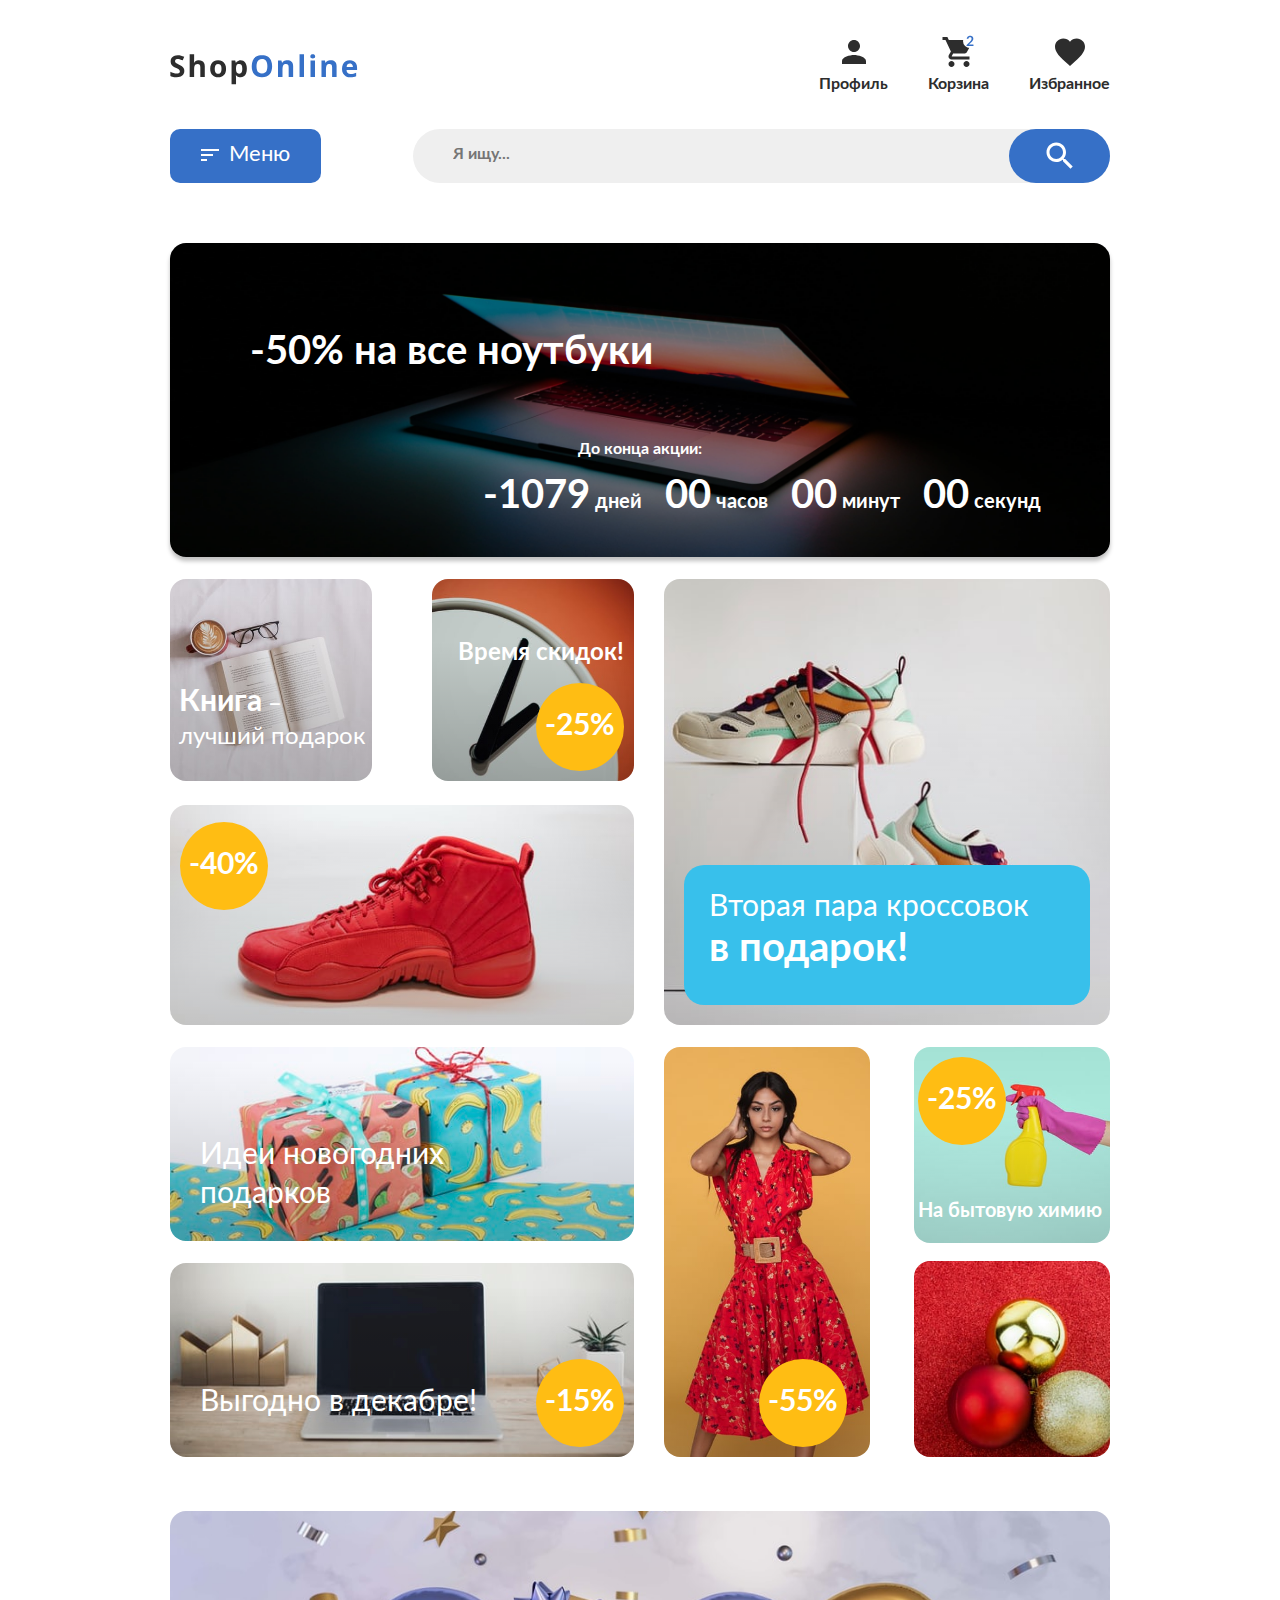
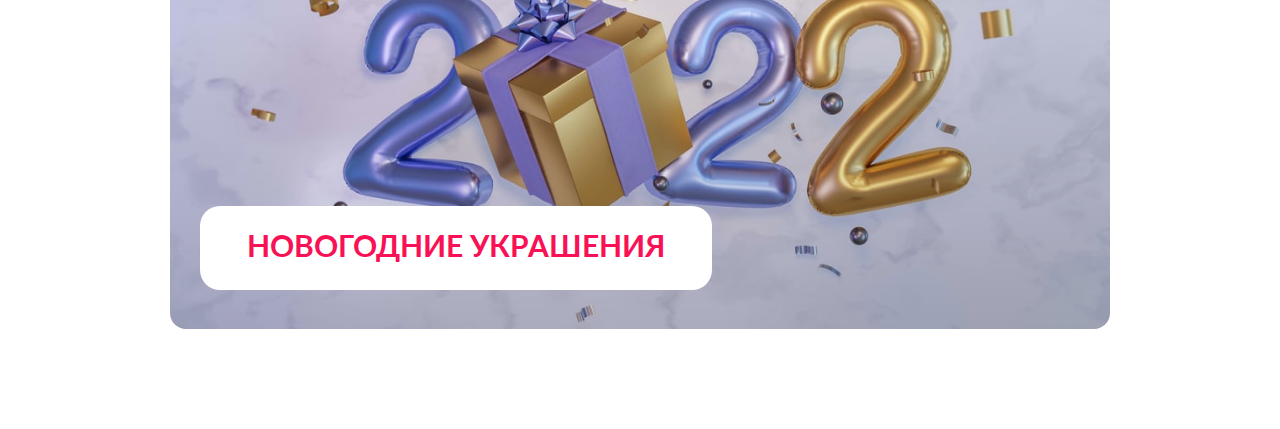
==== index.html @ a8244e58 "feat: add timer from lesson" ====
<!DOCTYPE html>
<html lang="ru">
<head>
  <meta charset="UTF-8">
  <meta http-equiv="X-UA-Compatible" content="IE=edge">
  <meta name="viewport" content="width=device-width, initial-scale=1.0">
  <link rel="preload" href="fonts/lato-regular.woff2" as="font" type="font/woff2" crossorigin>
  <link rel="stylesheet" href="css/style.css">
  <title>ShopOnline</title>
  <script defer src="js/script.js"></script>
</head>
<body>
  <header class="header">
    <div class="container header__container">
      <a class="header__link-logo" href="index.html">
        <img class="header__logo" src="img/logo.svg" alt="Логотип компании Shop Online">
      </a>

      <nav class="header__navigation navigation">
        <button class="navigation__btn" type="button">Меню</button>
      </nav>

      <form class="header__form form" action="#">
        <label class="form__label" for="search">
          <input class="form__search" type="search" name="search" placeholder="Я ищу..." id="search">
        </label>
        <button class="form__btn" type="submit"></button>
      </form>

      <div class="header__icons icons">
        <a class="icons__link icons__link_type_profile" href="#">
          <span class="icons__text">Профиль</span>
        </a>

        <a class="icons__link icons__link_type_basket" href="#">
          <span class="icons__text">Корзина</span>
        </a>

        <a class="icons__link icons__link_type_favorite" href="#">
          <span class="icons__text">Избранное</span>
        </a>
      </div>
    </div>
  </header>

  <main class="page">
    <h1 class="page__title visually-hidden">Сайт Shop Online</h1>

    <section class="banner">
      <div class="container">
        <div class="banner__container">
          <h2 class="banner__title">-50% на все ноутбуки</h2>
          <div class="banner__timer timer" data-deadline="2023/08/10 18:00">
            <span class="timer__text">До конца акции:</span>
            <div class="timer__counter">
              <p class="timer__days">
                <span class="timer__number timer__number_day"></span>&nbsp;дней
              </p>

              <p class="timer__days">
                <span class="timer__number timer__number_hour"></span>&nbsp;часов
              </p>

              <p class="timer__hours">
                <span class="timer__number timer__number_min"></span>&nbsp;минут
              </p>

              <p class="timer__minutes">
                <span class="timer__number timer__number_sec"></span>&nbsp;секунд
              </p>
            </div>
          </div>
        </div>
      </div>
    </section>

    <section class="promo">
      <div class="container">
        <ul class="promo__list">
          <li class="promo__item promo__item_box_one">
            <a class="card card_number_one" href="#">
              <span class="card__text"><span class="card__text_weight_bold">Книга</span> – лучший подарок</span>
            </a>

            <a class="card card_number_two" href="#">
              <span class="card__text">Время скидок!</span>
              <span class="card__discount">-25%</span>
            </a>

            <a class="card card_number_three" href="#">
              <span class="card__discount">-40%</span>
            </a>
          </li>

          <li class="promo__item promo__item_box_two">
            <a class="card card_number_four" href="#">
              <span class="card__text card__text_bg_blue">Вторая пара кроссовок <span class="card__text_size_big">в&nbsp;подарок!</span></span>
            </a>
          </li>

          <li class="promo__item promo__item_box_three">
            <a class="card card_number_five" href="#">
              <span class="card__text">Идеи новогодних подарков</span>
            </a>

            <a class="card card_number_six" href="#">
              <span class="card__text card__text_position_baseline">Выгодно в декабре!</span>
              <span class="card__discount">-15%</span>
            </a>
          </li>

          <li class="promo__item promo__item_box_four">
            <a class="card card_number_seven" href="#">
              <span class="card__text card__text_color_red">Новогодние украшения</span>
            </a>
          </li>

          <li class="promo__item promo__item_box_five">
            <a class="card card_number_eight" href="#">
              <span class="card__discount">-55%</span>
            </a>

            <a class="card card_number_nine" href="#">
              <span class="card__discount card__discount_size_small">-25%</span>
              <span class="card__text">На бытовую химию</span>
            </a>

            <a class="card card_number_ten" href="#">
            </a>
          </li>
        </ul>
      </div>
    </section>
  </main>
</body>
</html>
---- css/style.css ----
@import url("normalize.css");
@import url("global.css");
@import url("header/header.css");
@import url("banner/banner.css");
@import url("promo/promo.css");
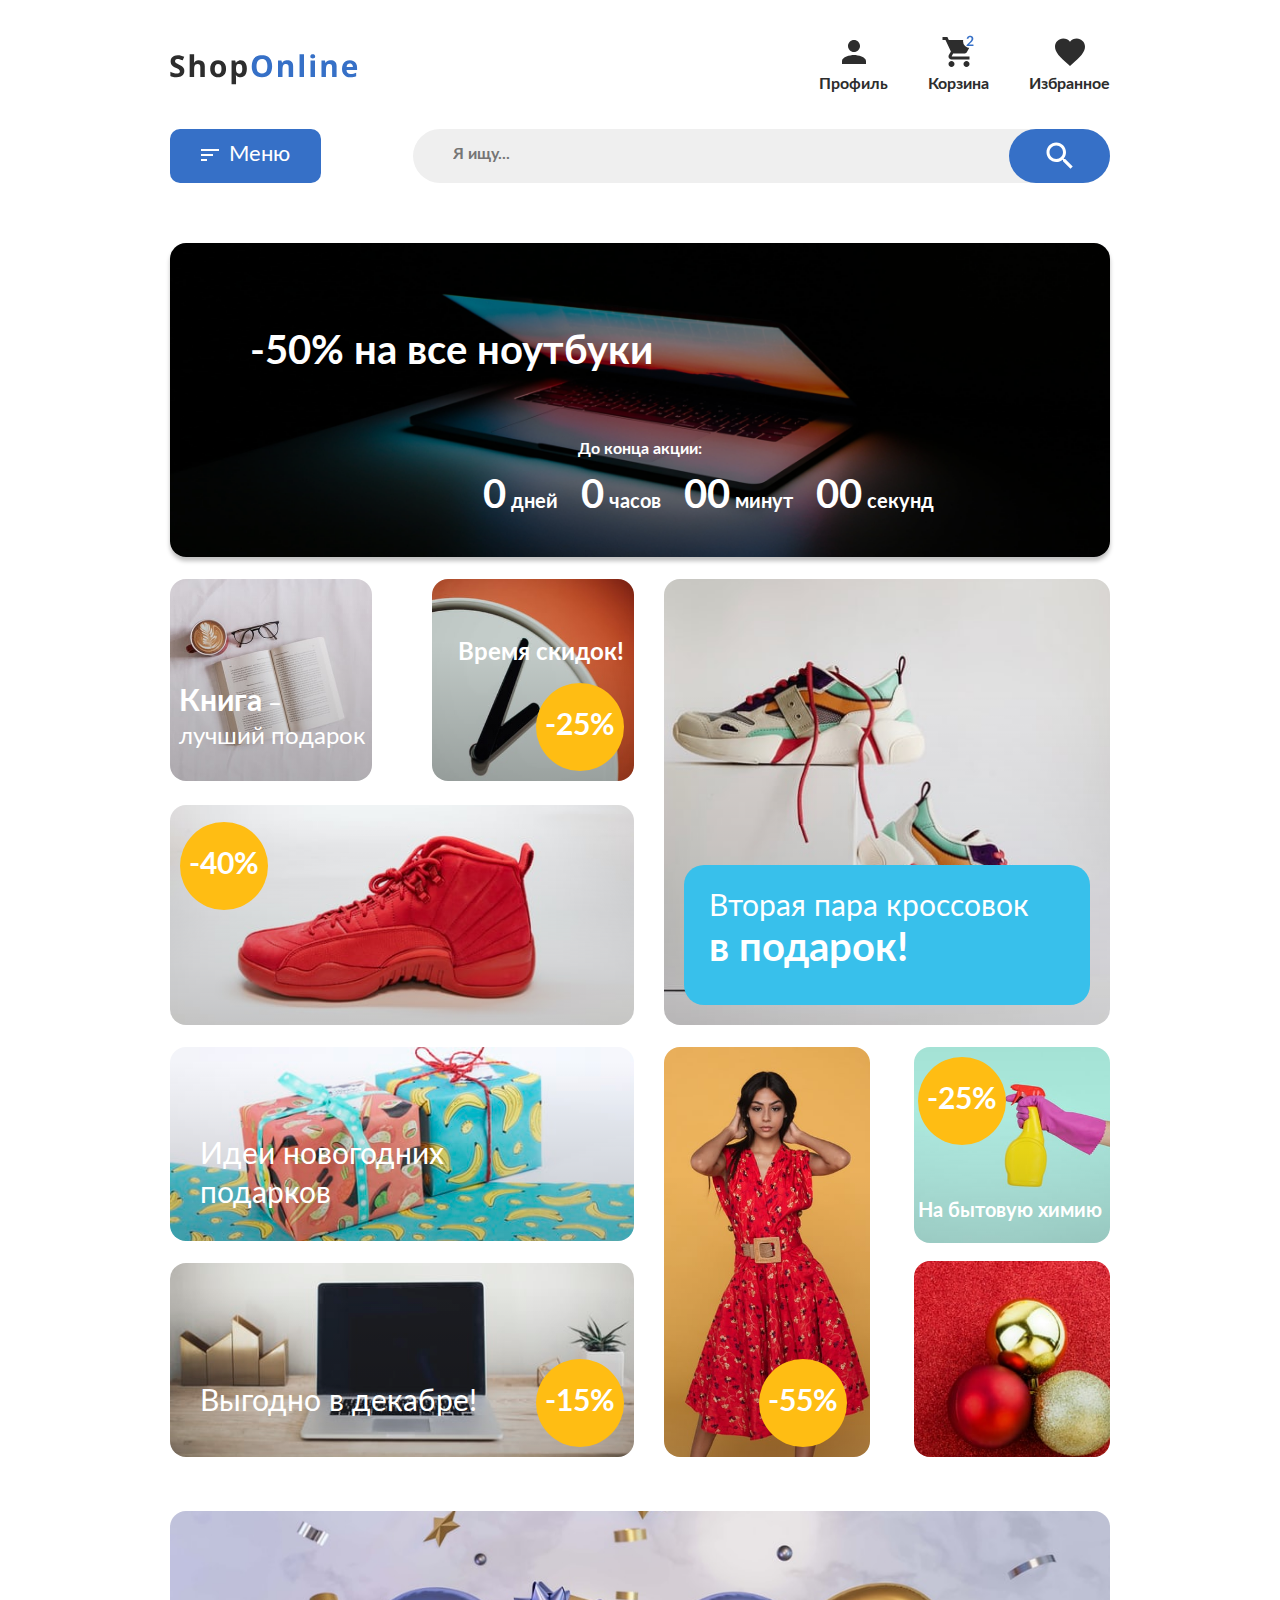
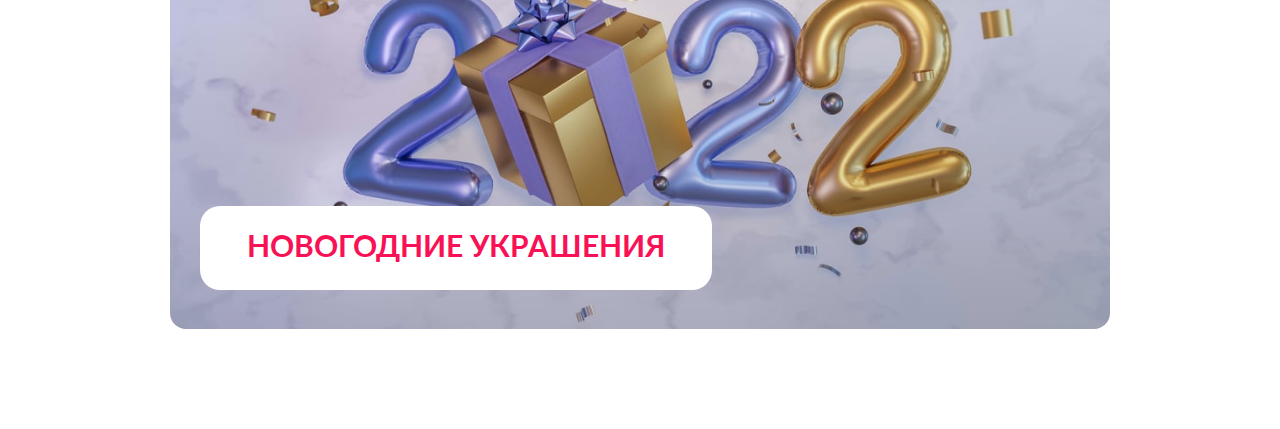
==== commit e9579328: "feat: add 2-digit numbers" ====
--- a/index.html
+++ b/index.html
@@ -50,7 +50,7 @@
       <div class="container">
         <div class="banner__container">
           <h2 class="banner__title">-50% на все ноутбуки</h2>
-          <div class="banner__timer timer" data-deadline="2023/08/10 18:00">
+          <div class="banner__timer timer" data-deadline="2023/08/11 15:33">
             <span class="timer__text">До конца акции:</span>
             <div class="timer__counter">
               <p class="timer__days">
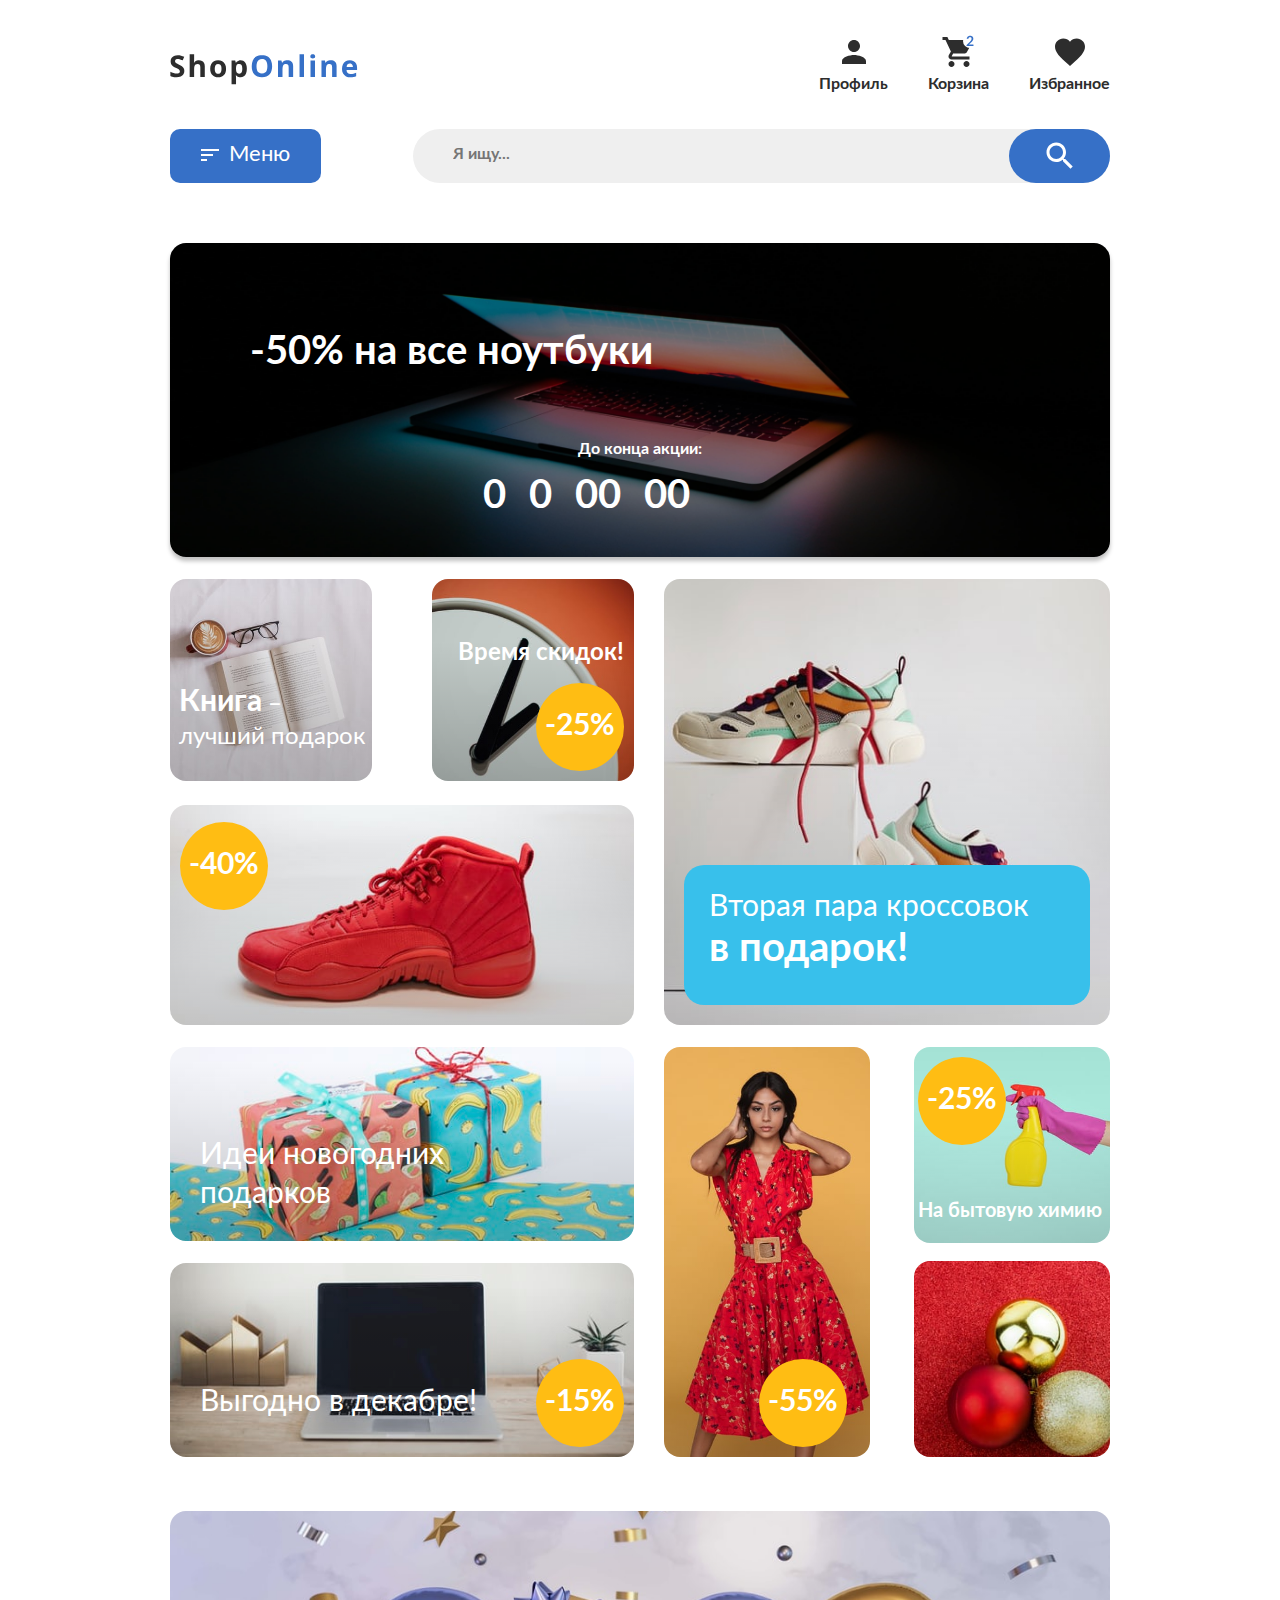
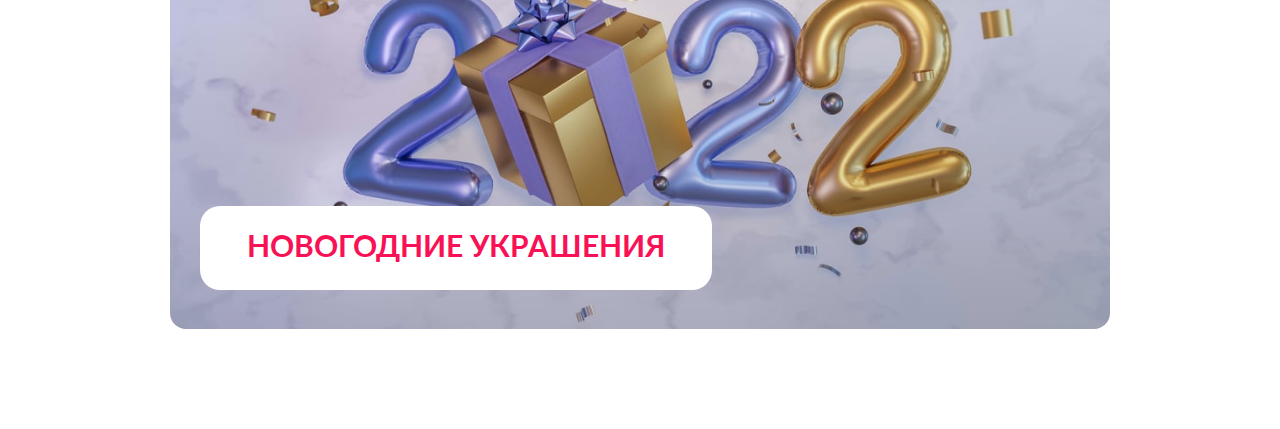
==== commit 9d7f3eea: "feat: add fn declensionNum" ====
--- a/index.html
+++ b/index.html
@@ -50,23 +50,28 @@
       <div class="container">
         <div class="banner__container">
           <h2 class="banner__title">-50% на все ноутбуки</h2>
-          <div class="banner__timer timer" data-deadline="2023/08/11 15:33">
+          <div class="banner__timer timer" data-deadline="2023/08/12 01:00">
             <span class="timer__text">До конца акции:</span>
             <div class="timer__counter">
+              
               <p class="timer__days">
-                <span class="timer__number timer__number_day"></span>&nbsp;дней
+                <span class="timer__number timer__number_day"></span>
+                <!-- &nbsp;дней -->
               </p>
 
               <p class="timer__days">
-                <span class="timer__number timer__number_hour"></span>&nbsp;часов
+                <span class="timer__number timer__number_hour"></span>
+                <!-- &nbsp;часов -->
               </p>
 
               <p class="timer__hours">
-                <span class="timer__number timer__number_min"></span>&nbsp;минут
+                <span class="timer__number timer__number_min"></span>
+                <!-- &nbsp;минут -->
               </p>
 
               <p class="timer__minutes">
-                <span class="timer__number timer__number_sec"></span>&nbsp;секунд
+                <span class="timer__number timer__number_sec"></span>
+                <!-- &nbsp;секунд -->
               </p>
             </div>
           </div>
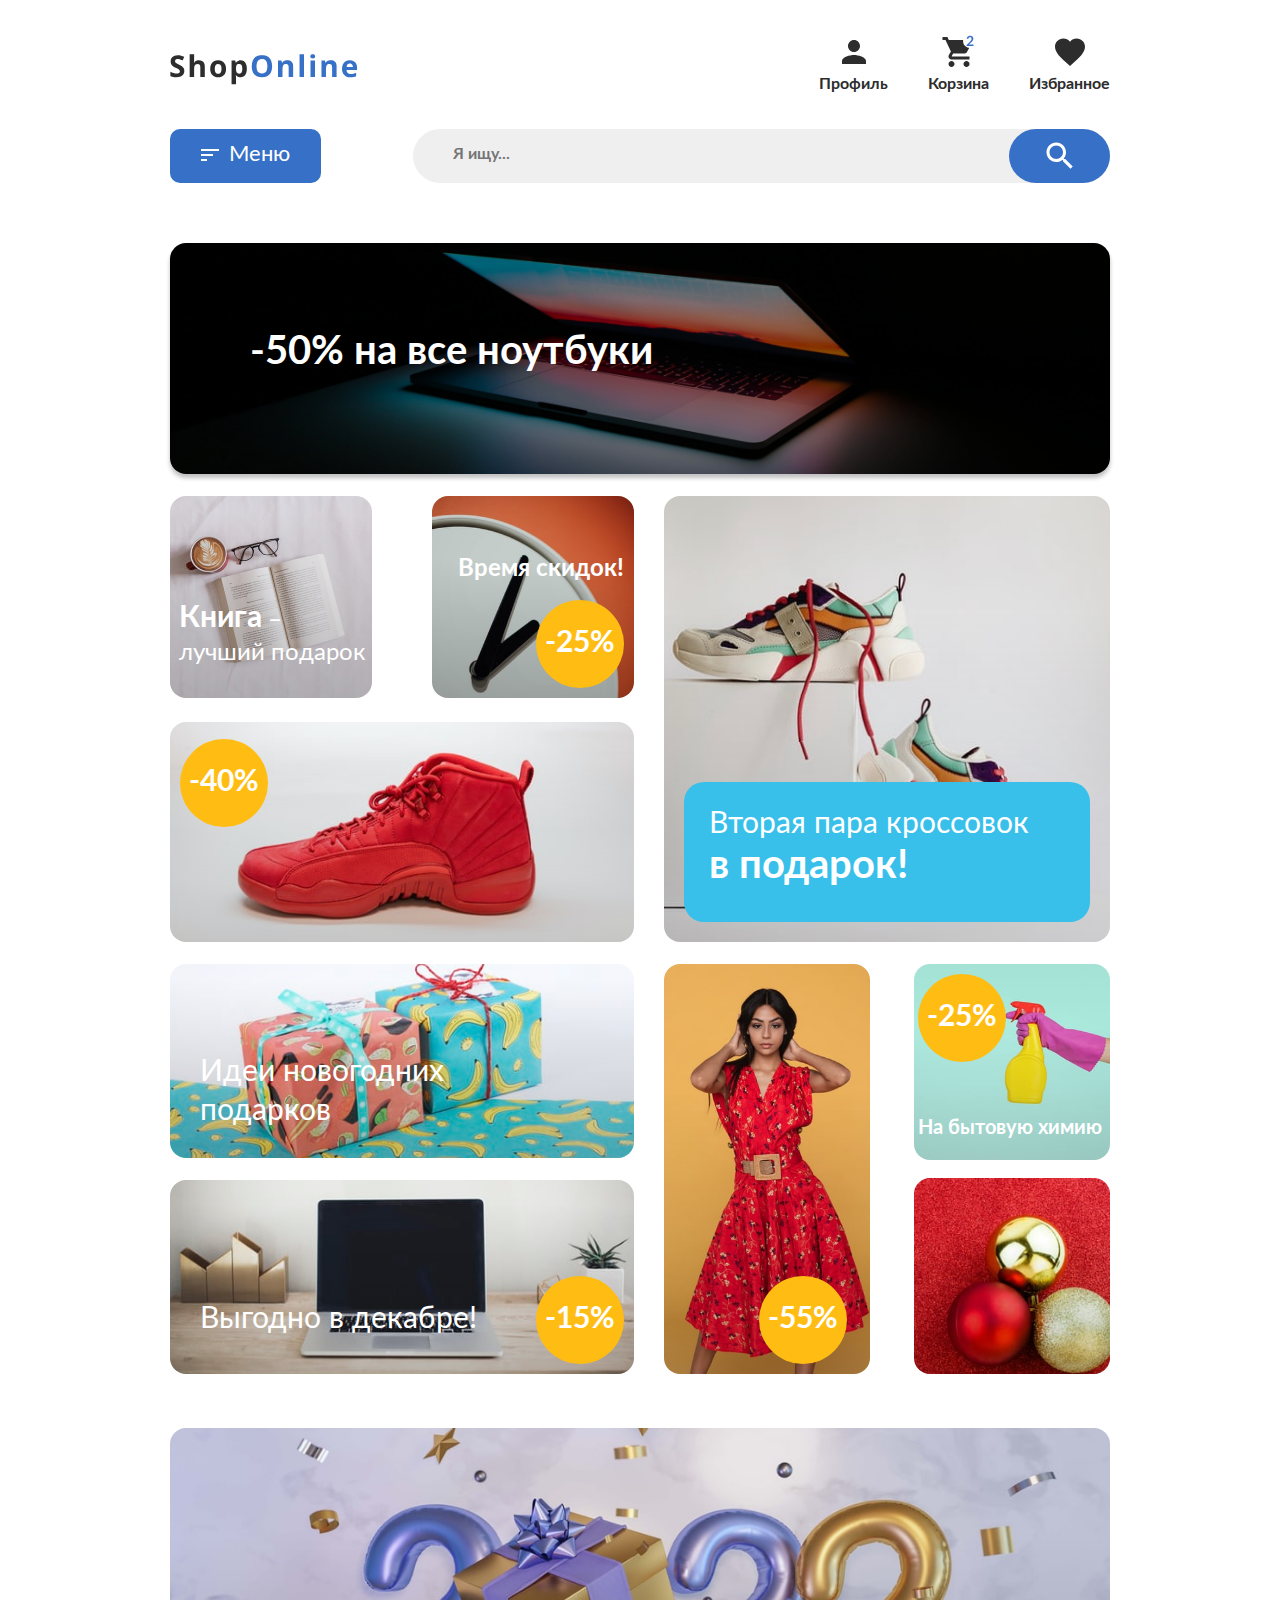
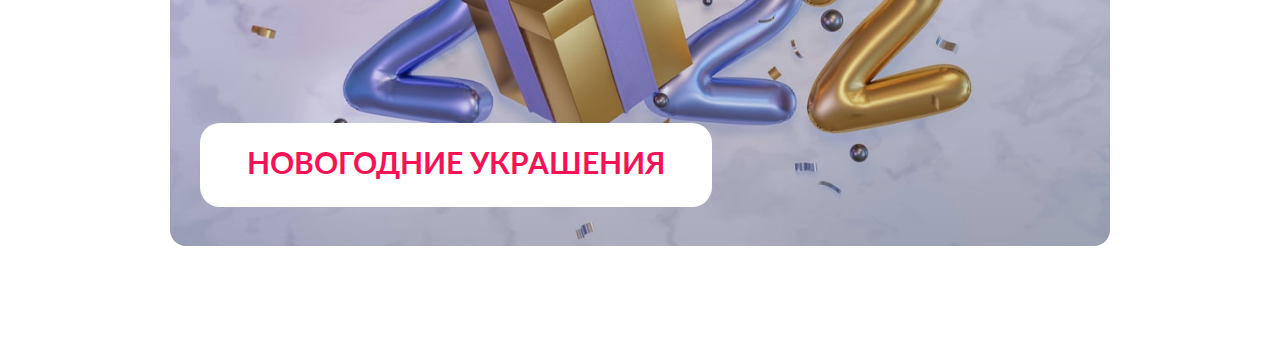
==== commit b0dfa235: "fix: correct solution" ====
--- a/index.html
+++ b/index.html
@@ -7,7 +7,7 @@
   <link rel="preload" href="fonts/lato-regular.woff2" as="font" type="font/woff2" crossorigin>
   <link rel="stylesheet" href="css/style.css">
   <title>ShopOnline</title>
-  <script defer src="js/script.js"></script>
+  <script type="module" src="js/script.js"></script>
 </head>
 <body>
   <header class="header">
@@ -50,30 +50,33 @@
       <div class="container">
         <div class="banner__container">
           <h2 class="banner__title">-50% на все ноутбуки</h2>
-          <div class="banner__timer timer" data-deadline="2023/08/12 01:00">
-            <span class="timer__text">До конца акции:</span>
-            <div class="timer__counter">
-              
+          <div class="banner__timer timer" data-timer-deadline="2023/09/30 00:00:00">
+            <!-- <span class="timer__text">До конца акции:</span> -->
+
+            <!-- <div class="timer__counter">
+
               <p class="timer__days">
                 <span class="timer__number timer__number_day"></span>
-                <!-- &nbsp;дней -->
+
               </p>
 
               <p class="timer__days">
                 <span class="timer__number timer__number_hour"></span>
-                <!-- &nbsp;часов -->
+
               </p>
 
               <p class="timer__hours">
                 <span class="timer__number timer__number_min"></span>
-                <!-- &nbsp;минут -->
+
               </p>
 
               <p class="timer__minutes">
                 <span class="timer__number timer__number_sec"></span>
-                <!-- &nbsp;секунд -->
+
               </p>
-            </div>
+            </div> -->
+
+
           </div>
         </div>
       </div>
